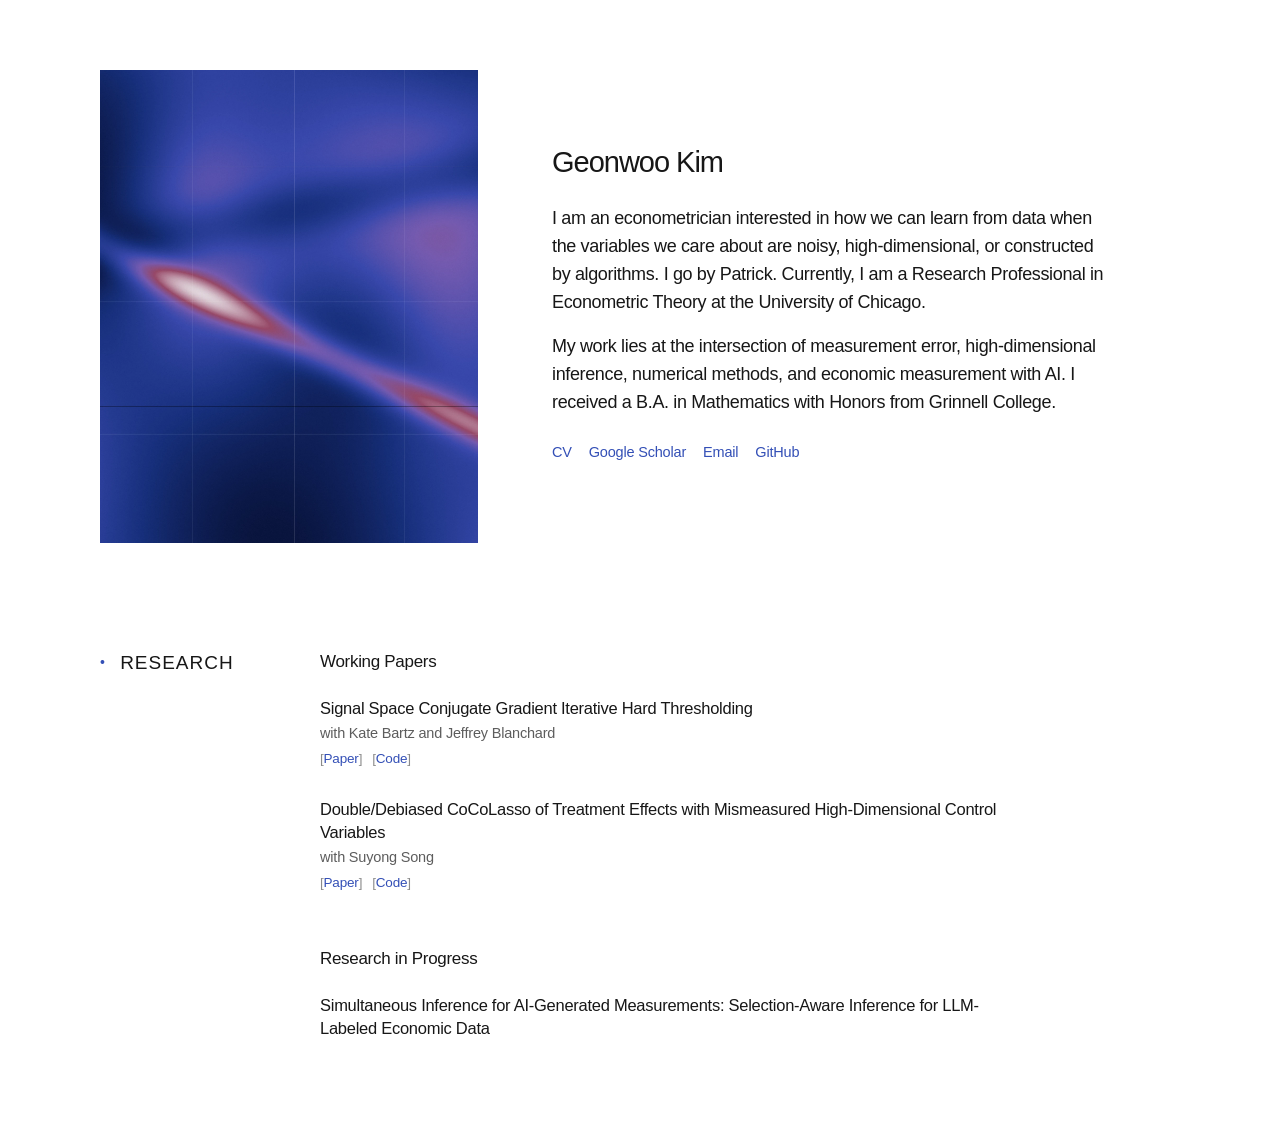
==== working-papers.html @ f9049e0c "Add files via upload" ====
<!doctype html><html lang="en"><head><meta charset="utf-8"><meta http-equiv="refresh" content="0; url=index.html#research"><meta name="viewport" content="width=device-width,initial-scale=1"><title>Research | Geonwoo Kim</title></head><body><p><a href="index.html#research">Continue to research</a></p></body></html>
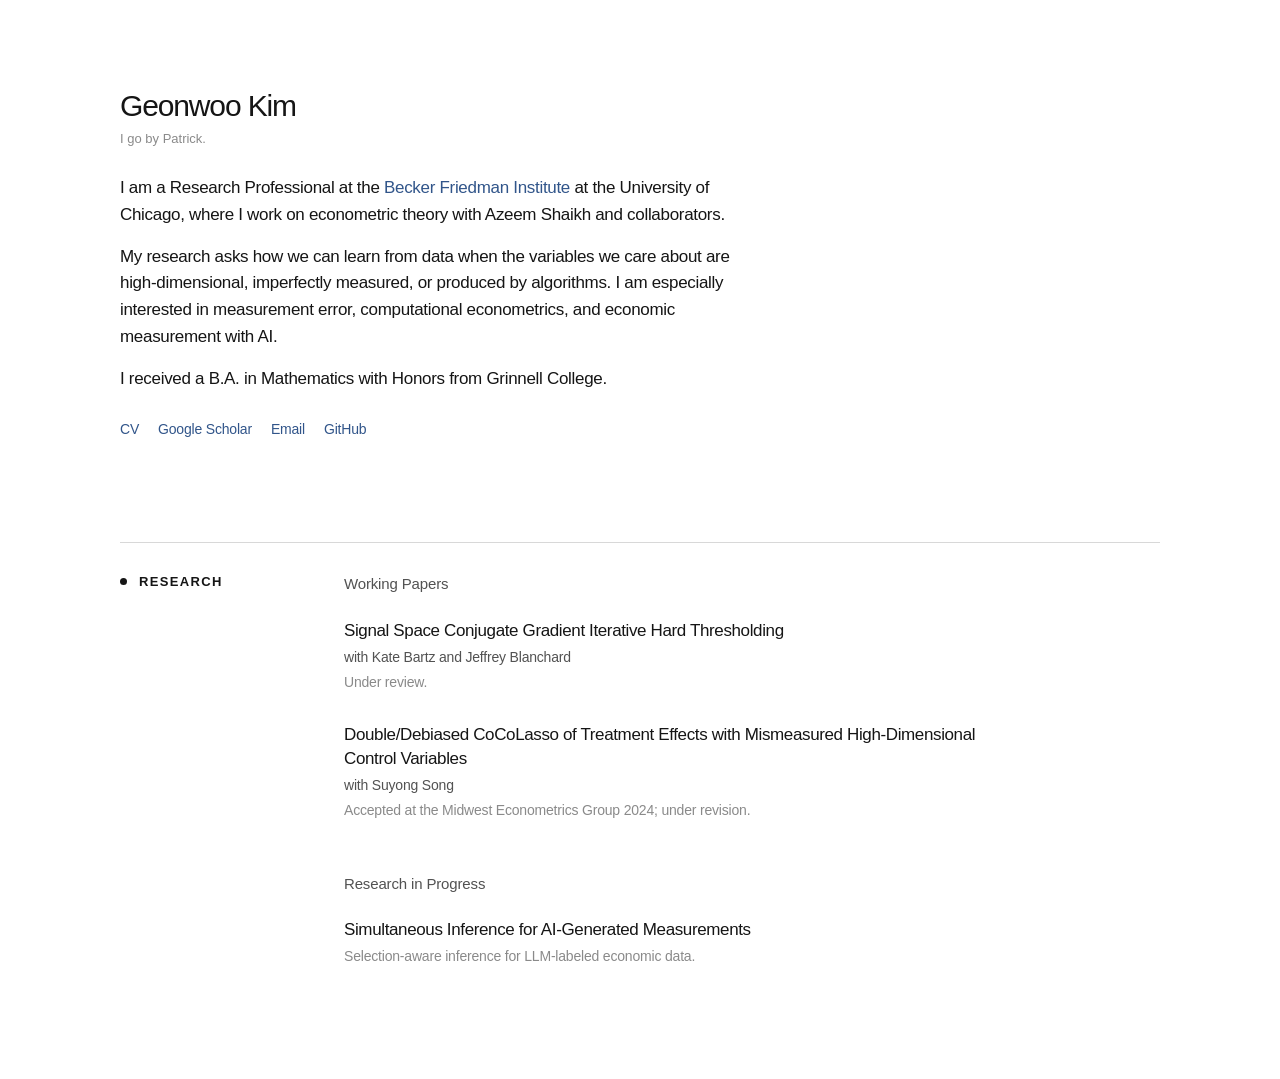
==== commit bc5050bb: "Add files via upload" ====
--- a/working-papers.html
+++ b/working-papers.html
@@ -1 +1,7 @@
-<!doctype html><html lang="en"><head><meta charset="utf-8"><meta http-equiv="refresh" content="0; url=index.html#research"><meta name="viewport" content="width=device-width,initial-scale=1"><title>Research | Geonwoo Kim</title></head><body><p><a href="index.html#research">Continue to research</a></p></body></html>+<!doctype html><html lang="en"><head><meta charset="utf-8"><meta http-equiv="refresh" content="0; url=index.html#research"><meta name="viewport" content="width=device-width,initial-scale=1"><title>Research · Geonwoo Kim</title>  <link rel="icon" href="favicon.ico" sizes="any">
+  <link rel="icon" type="image/png" sizes="32x32" href="assets/icons/favicon-32.png">
+  <link rel="icon" type="image/png" sizes="16x16" href="assets/icons/favicon-16.png">
+  <link rel="apple-touch-icon" sizes="180x180" href="assets/icons/apple-touch-icon.png">
+  <link rel="manifest" href="site.webmanifest">
+  <meta name="theme-color" content="#070912">
+</head><body><p><a href="index.html#research">Continue to research</a></p></body></html>
